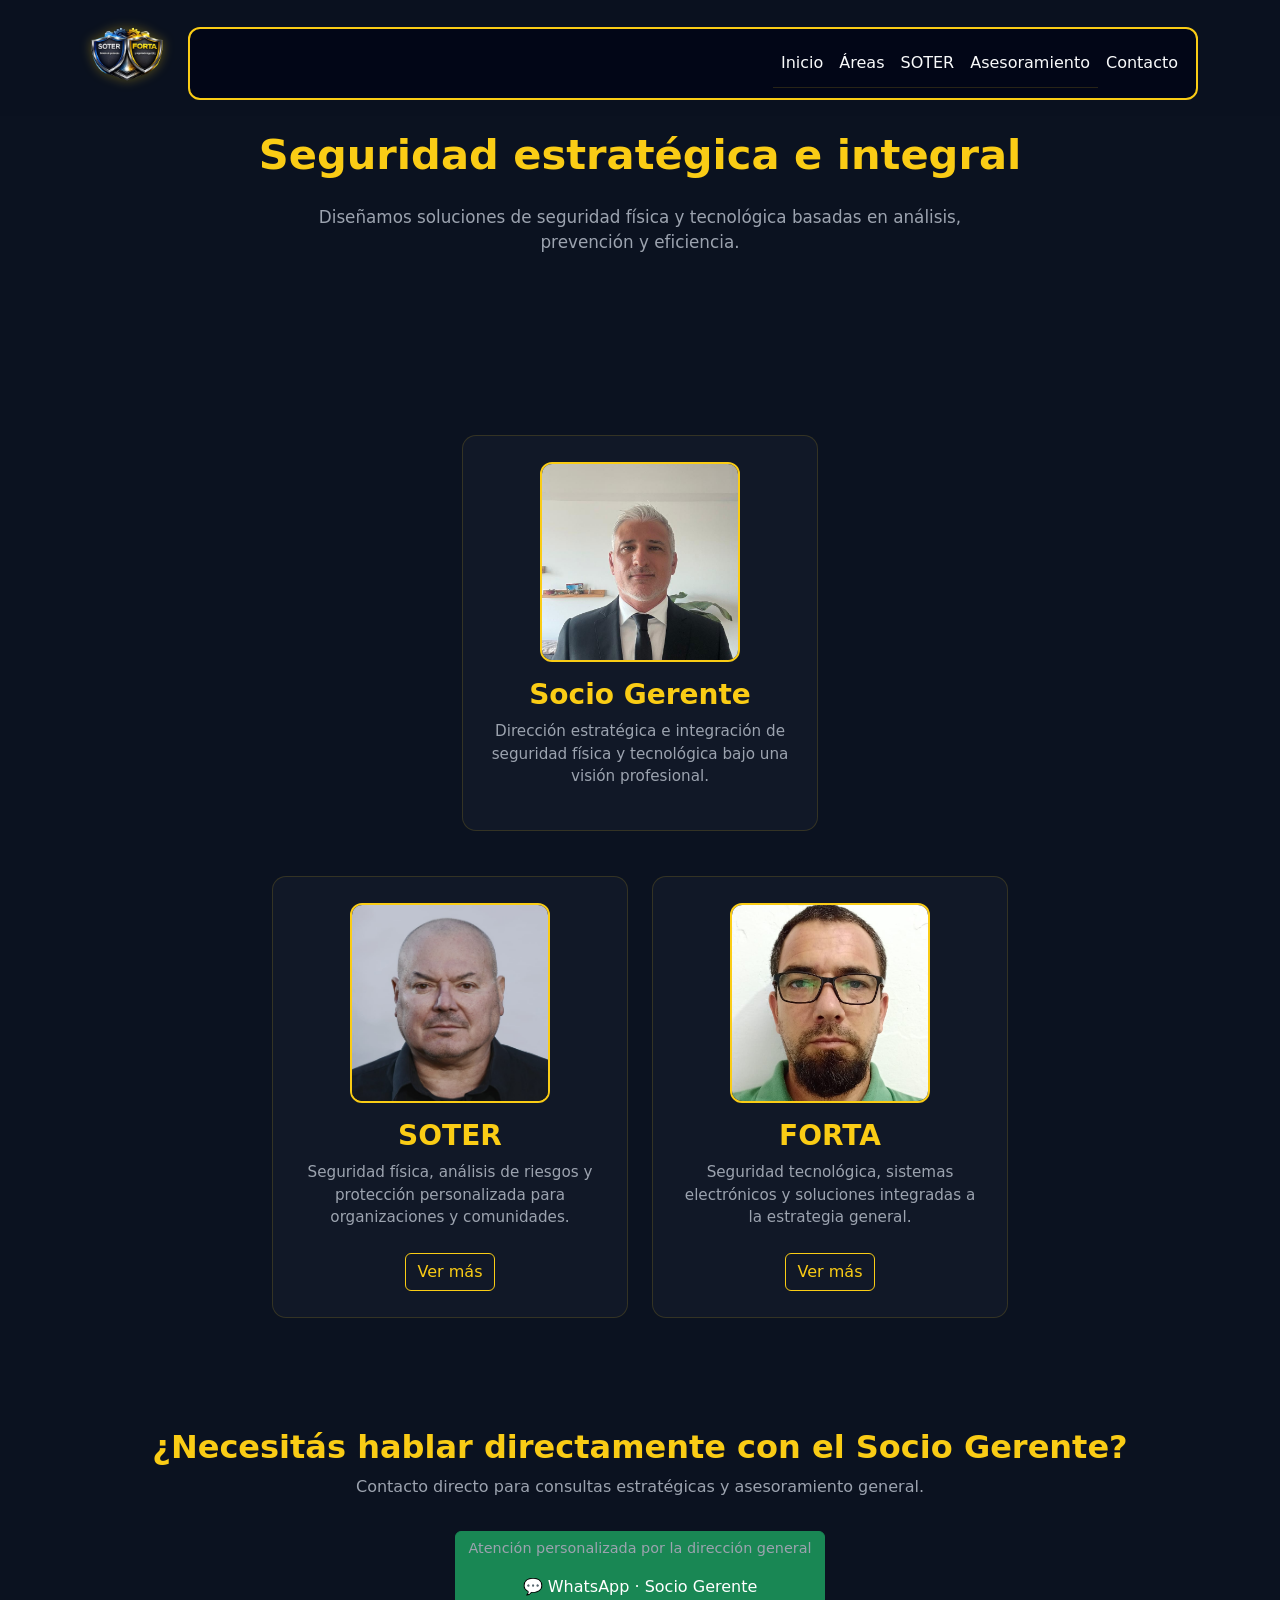
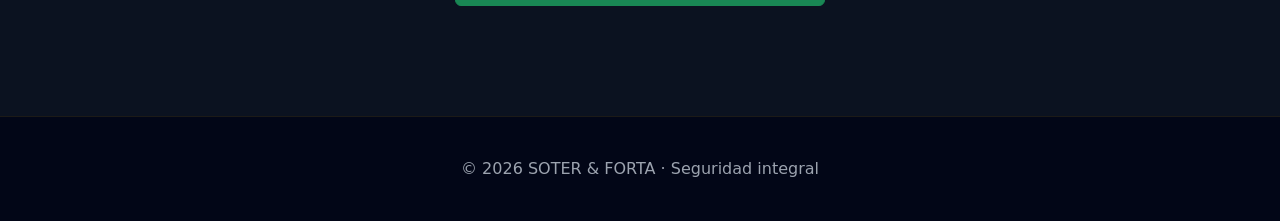
==== index.html @ 816e278c "Add files via upload" ====
<!DOCTYPE html>
<html lang="es">
<head>
  <meta charset="UTF-8">
  <title>SOTER & FORTA</title>
  <meta name="viewport" content="width=device-width, initial-scale=1.0">

  <!-- Bootstrap -->
  <link href="https://cdn.jsdelivr.net/npm/bootstrap@5.3.2/dist/css/bootstrap.min.css" rel="stylesheet">

  <!-- CSS -->
  <link rel="stylesheet" href="styles.css">
</head>

<body>

<!-- NAVBAR -->
<nav class="navbar navbar-expand-lg fixed-top">
  <div class="container">

    <button class="navbar-toggler" data-bs-toggle="collapse" data-bs-target="#menu">
      <span class="navbar-toggler-icon"></span>
    </button>
    
  <a class="navbar-brand" href="#">
  <img src="logojuntos.png" alt="SOTER & FORTA" class="logo-navbar">
</a>

    <div class="collapse navbar-collapse" id="menu">
      <ul class="navbar-nav ms-auto">
        <li class="nav-item"><a class="nav-link" href="#inicio">Inicio</a></li>
        <li class="nav-item"><a class="nav-link" href="#areas">Áreas</a></li>
        <li class="nav-item">
  <a class="nav-link" href="soter.html">SOTER</a>
</li>
        <li class="nav-item"><a class="nav-link" href="#contacto">Asesoramiento</a></li>
        <li class="nav-item"><a class="nav-link" href="#contacto">Contacto</a></li>
      </ul>
    </div>
  </div>
</nav>

<!-- HERO -->
<section id="inicio" class="hero reveal">
  <h1>Seguridad estratégica e integral</h1>
  <p>
    Diseñamos soluciones de seguridad física y tecnológica basadas en análisis,
    prevención y eficiencia.
  </p>
</section>

<!-- PIRÁMIDE -->
<section id="areas" class="container pyramid">

  <!-- SOCIO -->
  <div class="row justify-content-center pyramid-top reveal">
    <div class="col-md-4">
      <div class="card-custom">
        <div class="photo-wrapper">
          <img src="socio.jpeg" alt="Socio de soter y forta">
        </div>
        <h3>Socio Gerente</h3>
        <p>
          Dirección estratégica e integración de seguridad física y tecnológica
          bajo una visión profesional.
        </p>
      </div>
    </div>
  </div>

  <!-- SOTER / FORTA -->
  <div class="row justify-content-center g-4">

    <div class="col-md-4 reveal">
      <div class="card-custom">
        <div class="photo-wrapper">
          <img src="jose.jpeg" class="foto-soter" alt="Jefe de seguridad de Soter">
        </div>
        <h3>SOTER</h3>
        <p>
          Seguridad física, análisis de riesgos y protección personalizada
          para organizaciones y comunidades.
        </p>
        <a href="/soter/soter.html" class="btn btn-outline-light mt-2">
  Ver más
</a>

      </div>
    </div>

    <div class="col-md-4 reveal">
      <div class="card-custom">
        <div class="photo-wrapper">
          <img src="matias.jpeg" class="foto-forta" alt="Jefe de seguridad de Forta">
        </div>
        <h3>FORTA</h3>
        <p>
          Seguridad tecnológica, sistemas electrónicos y soluciones integradas
          a la estrategia general.
        </p>
        <a href="/forta/forta.html" class="btn btn-outline-light mt-2">
  Ver más
</a>
      </div>
    </div>

  </div>
</section>

<!-- CTA -->
<section class="cta">
  <h2>¿Necesitás hablar directamente con el Socio Gerente?</h2>
  <p>
    Contacto directo para consultas estratégicas y asesoramiento general.
  </p>

  <a
    href="https://wa.me/5493416479905"
    target="_blank"
    class="btn btn-success mt-3"
  >
  <p style="color: var(--text-muted); font-size: 0.9rem;">
  Atención personalizada por la dirección general
</p>

    💬 WhatsApp · Socio Gerente
  </a>
</section>

<!-- FOOTER -->
<footer class="reveal">
  © 2026 SOTER & FORTA · Seguridad integral
</footer>

<!-- BOTÓN VOLVER ARRIBA -->
<button id="backToTop">↑</button>

<!-- JS -->
<script src="java.js"></script>
<script src="https://cdn.jsdelivr.net/npm/bootstrap@5.3.2/dist/js/bootstrap.bundle.min.js"></script>

</body>
</html>
---- styles.css ----
:root {
  --bg-dark: #0b1220;
  --bg-card: #111827;
  --primary: #facc15;
  --primary-soft: rgba(250, 204, 21, 0.15);
  --text-light: #f9fafb;
  --text-muted: #9ca3af;
}

/* GENERAL */
body {
  background-color: var(--bg-dark);
  color: var(--text-light);
  scroll-behavior: smooth;
}

/* NAVBAR */
.navbar {
  background-color: rgba(11, 18, 32, 0.9);
  backdrop-filter: blur(6px);
  transition: all 0.3s ease;
}

.navbar.scrolled {
  padding: 6px 0;
}

.navbar-brand {
  color: var(--primary) !important;
  font-weight: 700;
  letter-spacing: 1px;
}

.nav-link {
  color: var(--text-light) !important;
}

.nav-link:hover {
  color: var(--primary) !important;
}

/* HERO */
.hero {
  padding: 130px 20px 90px;
  text-align: center;
}

.hero h1 {
  font-size: 2.6rem;
  font-weight: 700;
  color: var(--primary);
}

.hero p {
  max-width: 720px;
  margin: 25px auto 0;
  color: var(--text-muted);
  font-size: 1.05rem;
}

/* CARDS */
.card-custom {
  background-color: var(--bg-card);
  border: 1px solid rgba(250, 204, 21, 0.15);
  border-radius: 14px;
  padding: 26px;
  text-align: center;
  height: 100%;
  transition: transform 0.3s ease, box-shadow 0.3s ease, border 0.3s ease;
}

.card-custom:hover {
  transform: translateY(-6px);
  box-shadow: 0 10px 30px rgba(250, 204, 21, 0.15);
  border-color: var(--primary);
}

.photo-placeholder {
  width: 120px;
  height: 120px;
  background-color: #020617;
  border: 2px solid var(--primary);
  border-radius: 12px;
  margin: 0 auto 16px;
}

.card-custom h3 {
  margin-top: 10px;
  color: var(--primary);
  font-weight: 600;
}

.card-custom p {
  color: var(--text-muted);
  font-size: 0.95rem;
}

/* PIRÁMIDE */
.pyramid {
  margin-top: 90px;
}

.pyramid-top {
  margin-bottom: 45px;
}

/* BOTONES */
.btn-primary {
  background-color: var(--primary);
  border: none;
  color: #020617;
  font-weight: 600;
  transition: transform 0.25s ease, box-shadow 0.25s ease;
}

.btn-primary:hover {
  background-color: #eab308;
  transform: translateY(-4px);
  box-shadow: 0 10px 25px rgba(250, 204, 21, 0.35);
}

.btn-success {
  transition: transform 0.25s ease, box-shadow 0.25s ease;
}

.btn-success:hover {
  transform: translateY(-4px);
  box-shadow: 0 10px 25px rgba(250, 204, 21, 0.35);
}

.btn-outline-light {
  border-color: var(--primary);
  color: var(--primary);
}

.btn-outline-light:hover {
  background-color: var(--primary);
  color: #020617;
}

/* CTA */
.cta {
  margin: 110px 0;
  text-align: center;
}

.cta h2 {
  color: var(--primary);
  font-weight: 700;
}

.cta p {
  color: var(--text-muted);
}

/* FOOTER */
footer {
  padding: 40px 20px;
  background-color: #020617;
  text-align: center;
  color: var(--text-muted);
  border-top: 1px solid rgba(250, 204, 21, 0.1);
}

/* BOTÓN ARRIBA */
#backToTop {
  position: fixed;
  right: 22px;
  bottom: 90px;
  display: none;
  background-color: var(--primary);
  color: #020617;
  border: none;
  border-radius: 50%;
  width: 46px;
  height: 46px;
  font-weight: bold;
  cursor: pointer;
  opacity: 0;
  transform: scale(0.8);
  transition: opacity 0.3s ease, transform 0.3s ease;
}

#backToTop.show {
  opacity: 1;
  transform: scale(1);
}

#backToTop:hover {
  transform: scale(1.1);
}

/* RESPONSIVE */
@media (max-width: 768px) {
  .hero h1 {
    font-size: 2.1rem;
  }

  .photo-placeholder {
    width: 100px;
    height: 100px;
  }
}

/* MENÚ MOBILE */
.navbar-collapse {
  background-color: #020617;
  border: 2px solid var(--primary);
  border-radius: 12px;
  margin-top: 10px;
  padding: 10px;
}

.navbar-nav .nav-item {
  border-bottom: 1px solid rgba(250, 204, 21, 0.15);
}

.navbar-nav .nav-item:last-child {
  border-bottom: none;
}

.navbar-nav .nav-link {
  padding: 12px 10px;
  position: relative;
}

.navbar-nav .nav-link::after {
  content: "";
  position: absolute;
  left: 0;
  bottom: -4px;
  width: 0;
  height: 2px;
  background-color: var(--primary);
  transition: width 0.3s ease;
}

.navbar-nav .nav-link:hover::after {
  width: 100%;
}

/* BOTÓN HAMBURGUESA */
.navbar-toggler {
  border: 2px solid var(--primary);
  padding: 6px 8px;
}

.navbar-toggler:hover {
  box-shadow: 0 0 12px rgba(250, 204, 21, 0.6);
}

.navbar-toggler:active {
  box-shadow: 0 0 18px rgba(250, 204, 21, 0.8);
}

.navbar-toggler-icon {
  background-image: url("data:image/svg+xml,%3Csvg viewBox='0 0 30 30' xmlns='http://www.w3.org/2000/svg'%3E%3Cpath stroke='rgba(250,204,21,0.9)' stroke-width='2' stroke-linecap='round' stroke-miterlimit='10' d='M4 7h22M4 15h22M4 23h22'/%3E%3C/svg%3E");
}

/* REVEAL */
.reveal {
  opacity: 0;
  transform: translateY(25px);
  transition: opacity 0.7s ease, transform 0.7s ease;
}

.reveal.active {
  opacity: 1;
  transform: translateY(0);
}
/* LOGO NAVBAR */
.logo-navbar {
  height: 90px;
  width: auto;
  object-fit: contain;
  filter: drop-shadow(0 0 6px rgba(250, 204, 21, 0.35));
}

/* Mobile */
@media (max-width: 768px) {
  .logo-navbar {
    height: 36px;
  }
}
/* CONTENEDOR FOTO */
.photo-wrapper {
  width: 200px;
  height: 200px;
  margin: 0 auto 16px;

  border: 2px solid var(--primary);
  border-radius: 12px;

  overflow: hidden;

  
  align-items: center;
  justify-content: center;

  background-color: #020617;
}

/* IMAGEN */
.photo-wrapper img {
  width: 100%;
  height: 100%;

  object-fit: cover;
  object-position: center;

  display: block;
}
@media (max-width: 768px) {
  .photo-wrapper {
    width: 120px;
    height: 120px;
  }
}

.photo-wrapper img.foto-forta {
  object-position: center 39%;
}

.photo-wrapper img.foto-soter {
  object-position: center top;
}
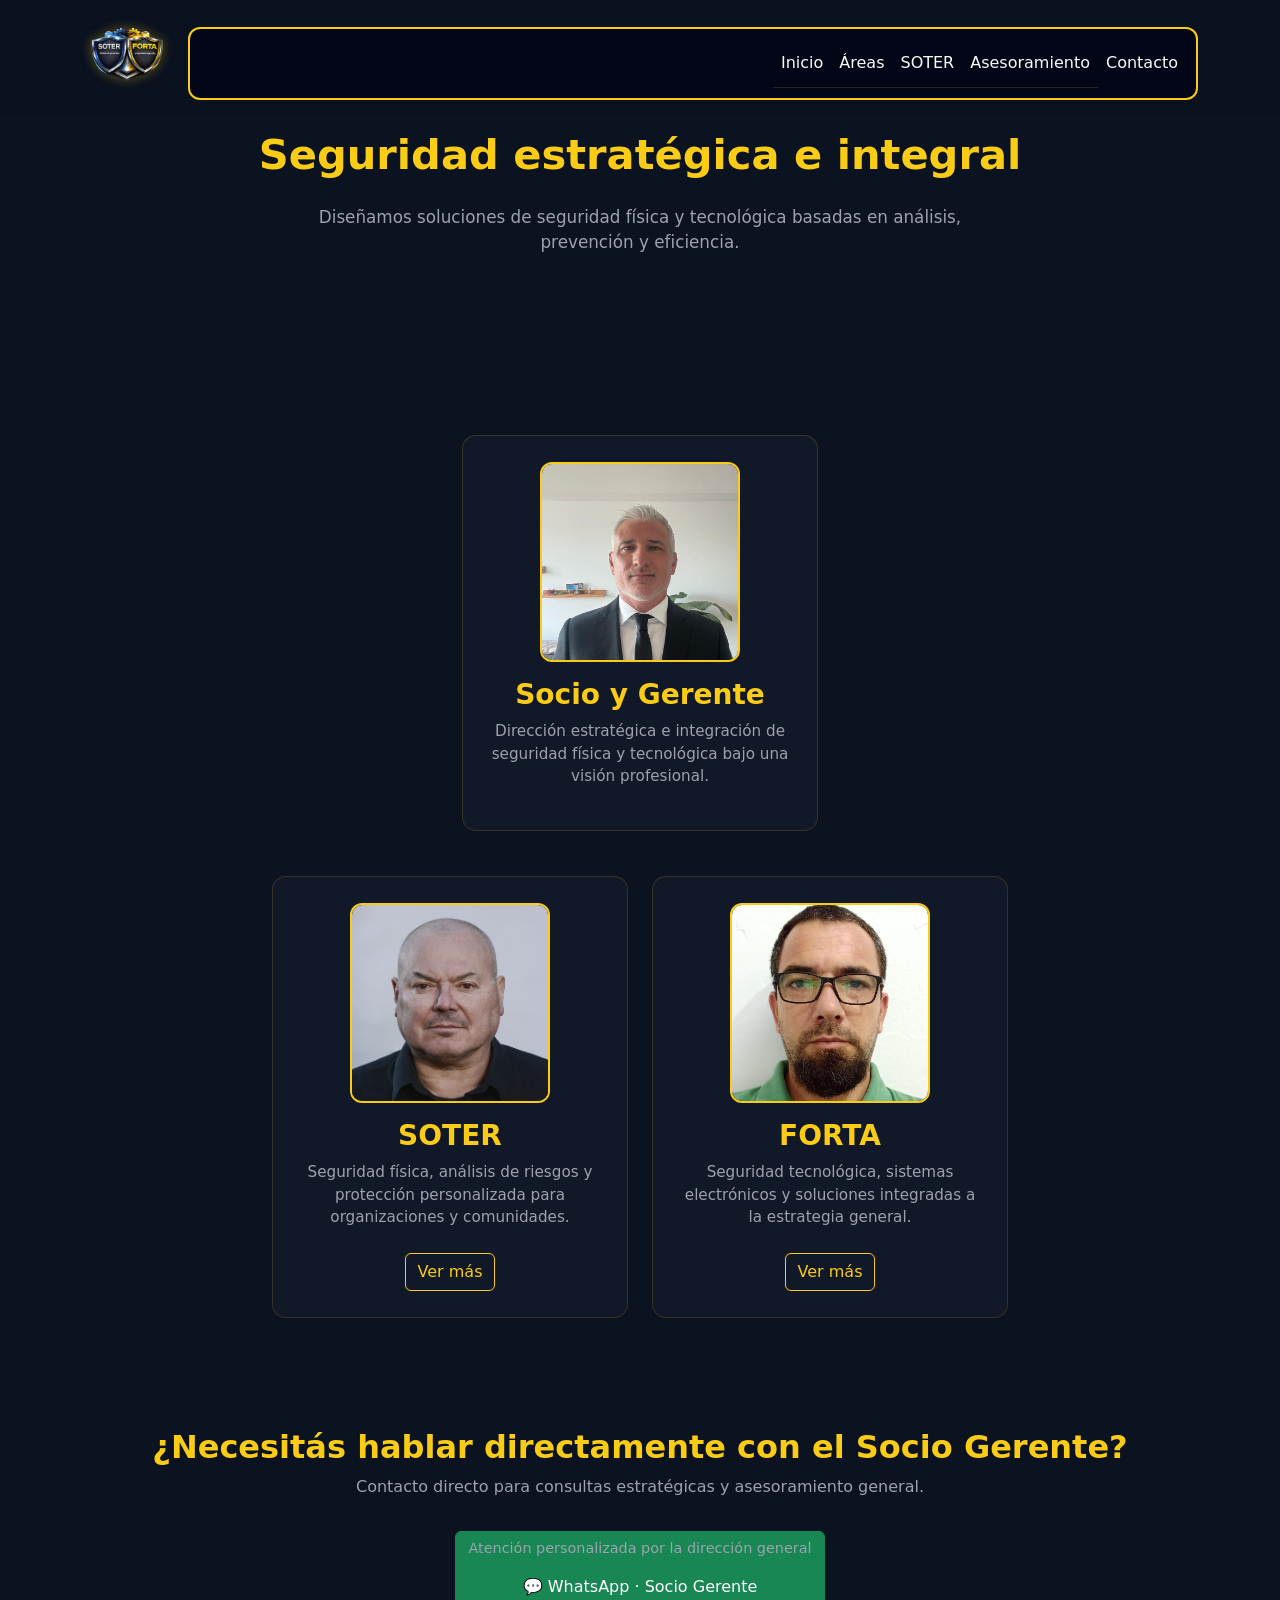
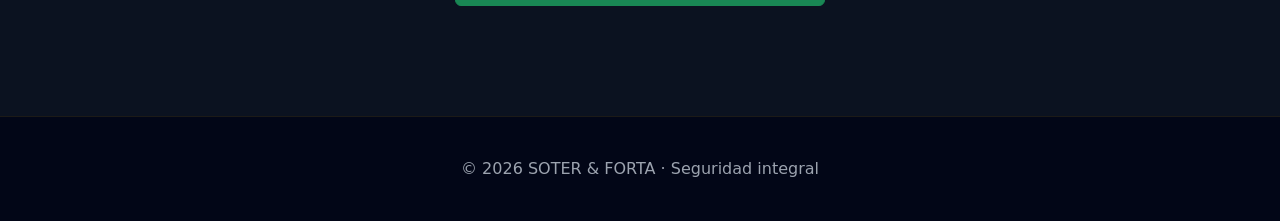
==== commit fdad5dec: "Update index.html" ====
--- a/index.html
+++ b/index.html
@@ -59,7 +59,7 @@
         <div class="photo-wrapper">
           <img src="socio.jpeg" alt="Socio de soter y forta">
         </div>
-        <h3>Socio Gerente</h3>
+        <h3>Socio y Gerente</h3>
         <p>
           Dirección estratégica e integración de seguridad física y tecnológica
           bajo una visión profesional.
@@ -141,3 +141,4 @@
 
 </body>
 </html>
+
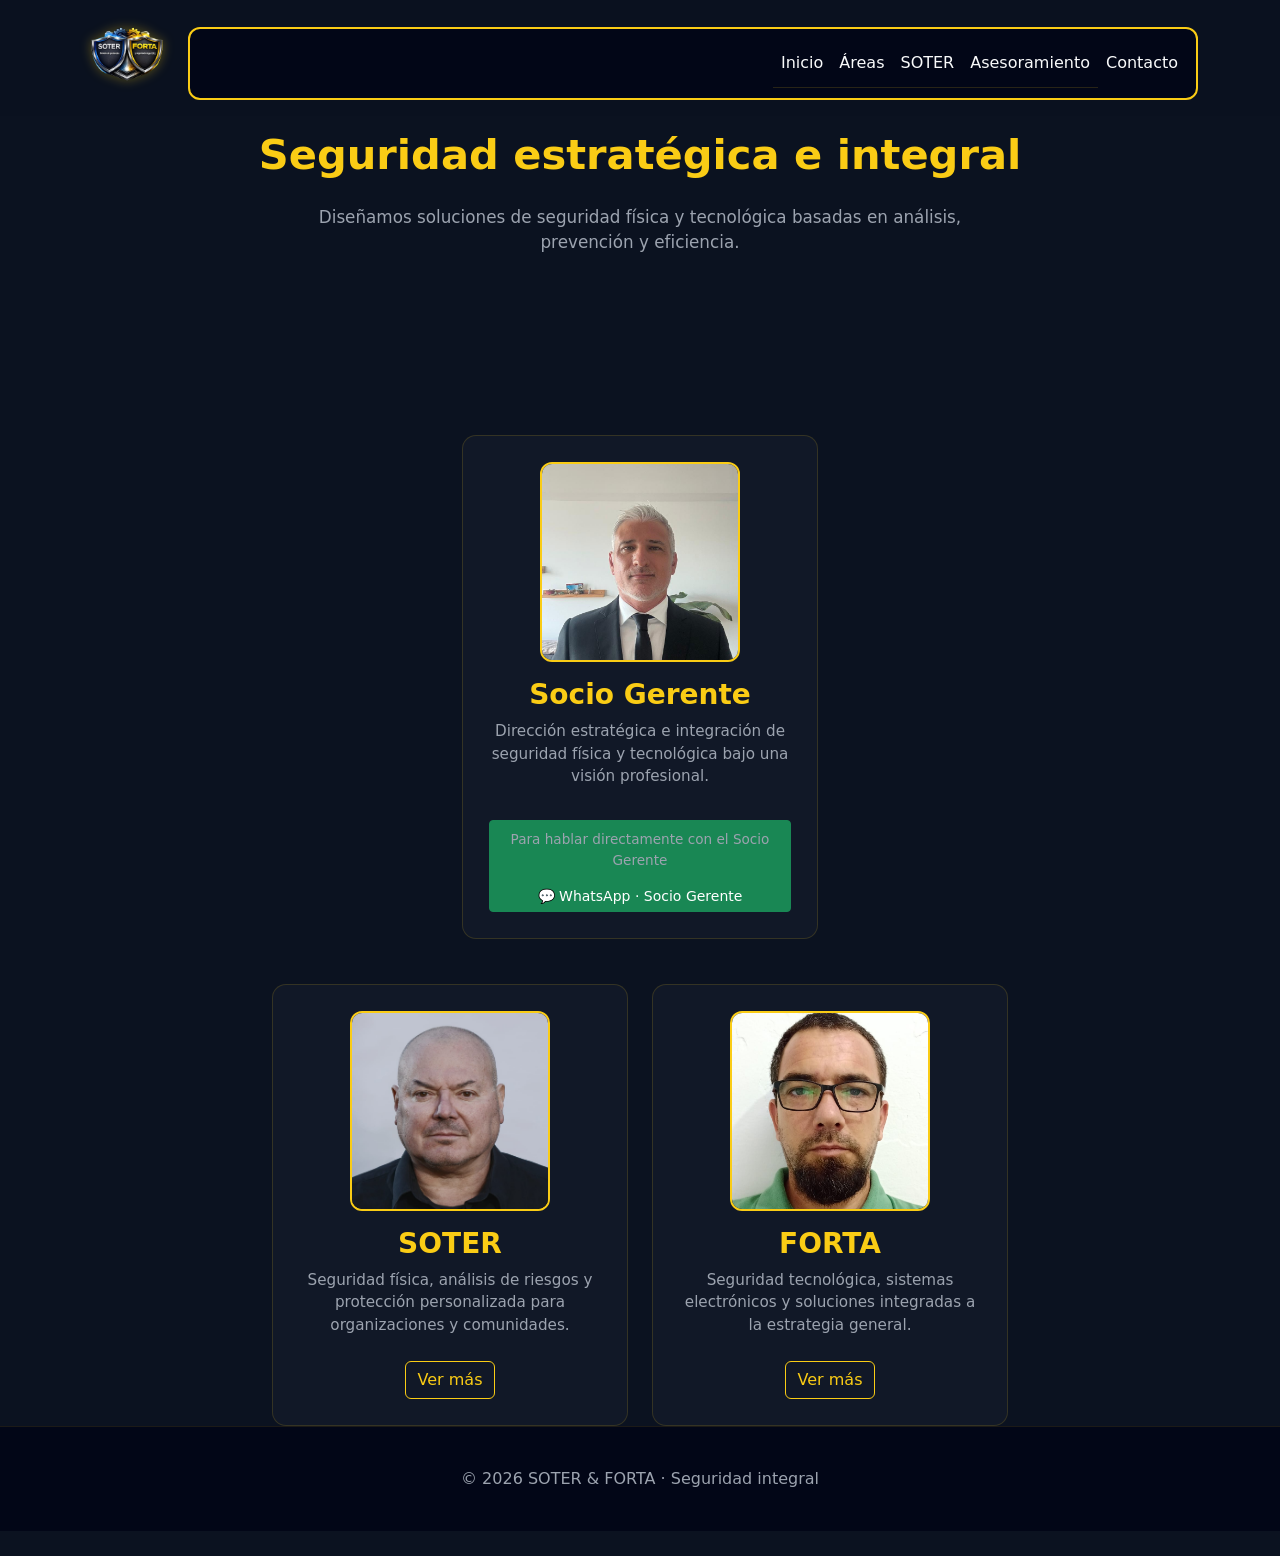
==== commit 783423f5: "Update index.html" ====
--- a/index.html
+++ b/index.html
@@ -59,11 +59,22 @@
         <div class="photo-wrapper">
           <img src="socio.jpeg" alt="Socio de soter y forta">
         </div>
-        <h3>Socio y Gerente</h3>
+        <h3>Socio Gerente</h3>
         <p>
           Dirección estratégica e integración de seguridad física y tecnológica
           bajo una visión profesional.
         </p>
+        <a
+    href="https://wa.me/5493416479905"
+    target="_blank"
+    class="btn btn-success btn-sm mt-3"
+  >
+ <p style="color: var(--text-muted); font-size: 0.85rem; margin-top: 4px;">
+  Para hablar directamente con el Socio Gerente
+</p>
+
+    💬 WhatsApp · Socio Gerente
+  </a>
       </div>
     </div>
   </div>
@@ -107,26 +118,6 @@
   </div>
 </section>
 
-<!-- CTA -->
-<section class="cta">
-  <h2>¿Necesitás hablar directamente con el Socio Gerente?</h2>
-  <p>
-    Contacto directo para consultas estratégicas y asesoramiento general.
-  </p>
-
-  <a
-    href="https://wa.me/5493416479905"
-    target="_blank"
-    class="btn btn-success mt-3"
-  >
-  <p style="color: var(--text-muted); font-size: 0.9rem;">
-  Atención personalizada por la dirección general
-</p>
-
-    💬 WhatsApp · Socio Gerente
-  </a>
-</section>
-
 <!-- FOOTER -->
 <footer class="reveal">
   © 2026 SOTER & FORTA · Seguridad integral
@@ -142,3 +133,4 @@
 </body>
 </html>
 
+
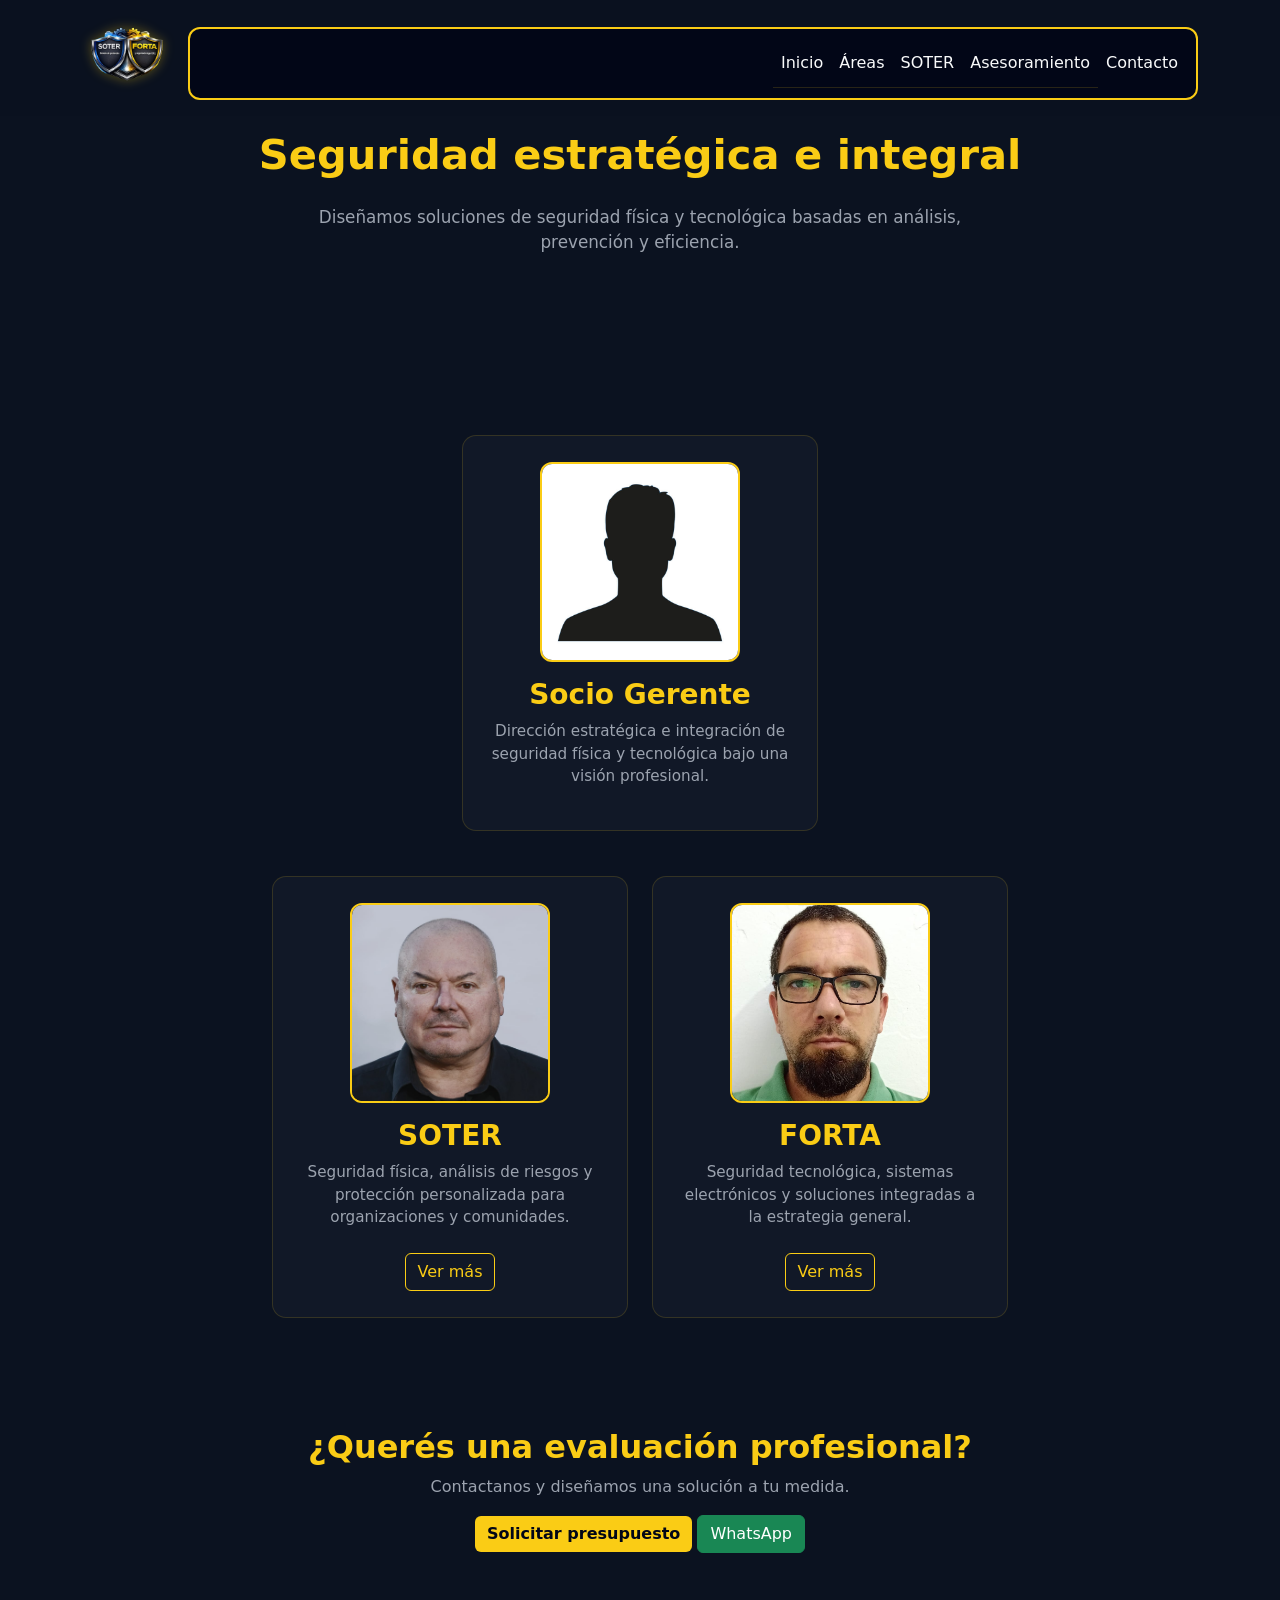
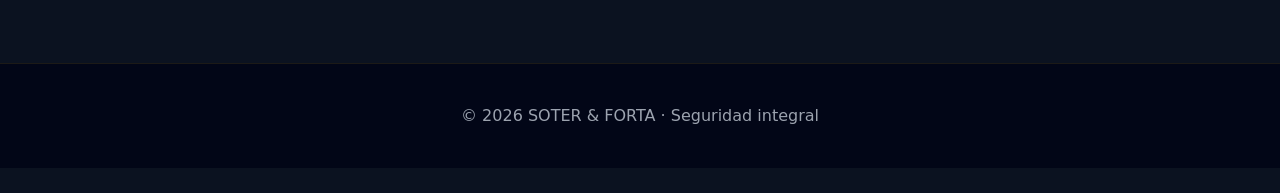
==== commit 3517c280: "Update index.html" ====
--- a/index.html
+++ b/index.html
@@ -57,24 +57,13 @@
     <div class="col-md-4">
       <div class="card-custom">
         <div class="photo-wrapper">
-          <img src="socio.jpeg" alt="Socio de soter y forta">
+          <img src="socio.jpg" alt="Socio de soter y forta">
         </div>
         <h3>Socio Gerente</h3>
         <p>
           Dirección estratégica e integración de seguridad física y tecnológica
           bajo una visión profesional.
         </p>
-        <a
-    href="https://wa.me/5493416479905"
-    target="_blank"
-    class="btn btn-success btn-sm mt-3"
-  >
- <p style="color: var(--text-muted); font-size: 0.85rem; margin-top: 4px;">
-  Para hablar directamente con el Socio Gerente
-</p>
-
-    💬 WhatsApp · Socio Gerente
-  </a>
       </div>
     </div>
   </div>
@@ -118,6 +107,14 @@
   </div>
 </section>
 
+  <!-- CTA -->
+<section id="contacto" class="cta reveal">
+  <h2>¿Querés una evaluación profesional?</h2>
+  <p>Contactanos y diseñamos una solución a tu medida.</p>
+  <button class="btn btn-primary">Solicitar presupuesto</button>
+  <button class="btn btn-success">WhatsApp</button>
+</section>
+
 <!-- FOOTER -->
 <footer class="reveal">
   © 2026 SOTER & FORTA · Seguridad integral
@@ -134,3 +131,4 @@
 </html>
 
 
+
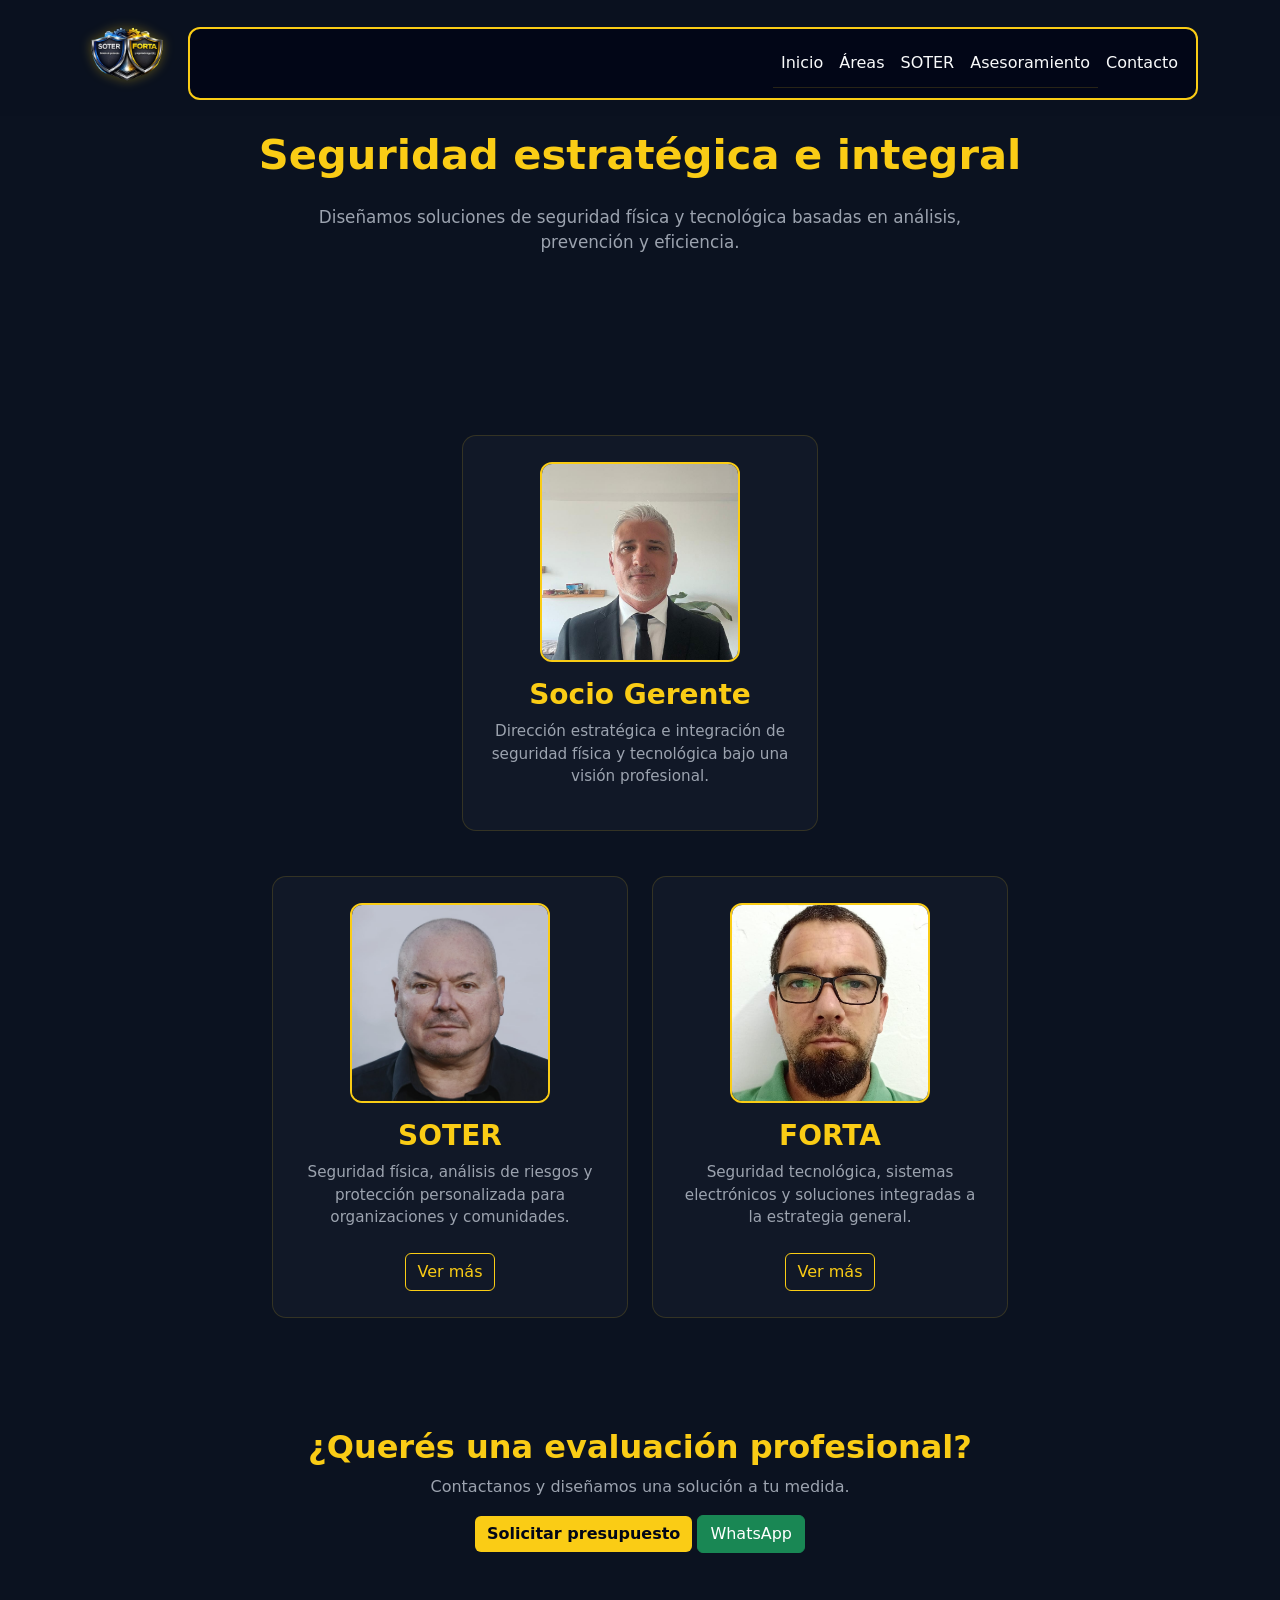
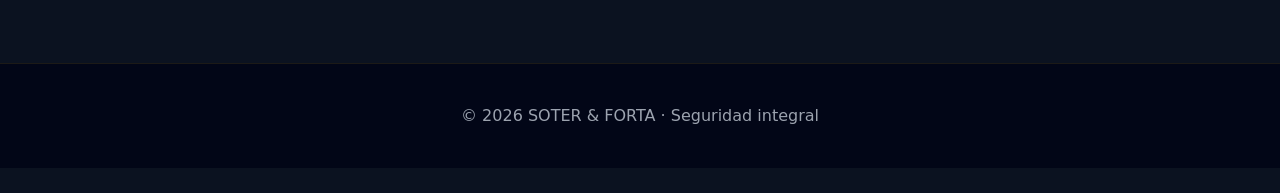
==== commit 006a9d5b: "Update index.html" ====
--- a/index.html
+++ b/index.html
@@ -57,7 +57,7 @@
     <div class="col-md-4">
       <div class="card-custom">
         <div class="photo-wrapper">
-          <img src="socio.jpg" alt="Socio de soter y forta">
+          <img src="socio.jpeg" alt="Socio de soter y forta">
         </div>
         <h3>Socio Gerente</h3>
         <p>
@@ -132,3 +132,4 @@
 
 
 
+
